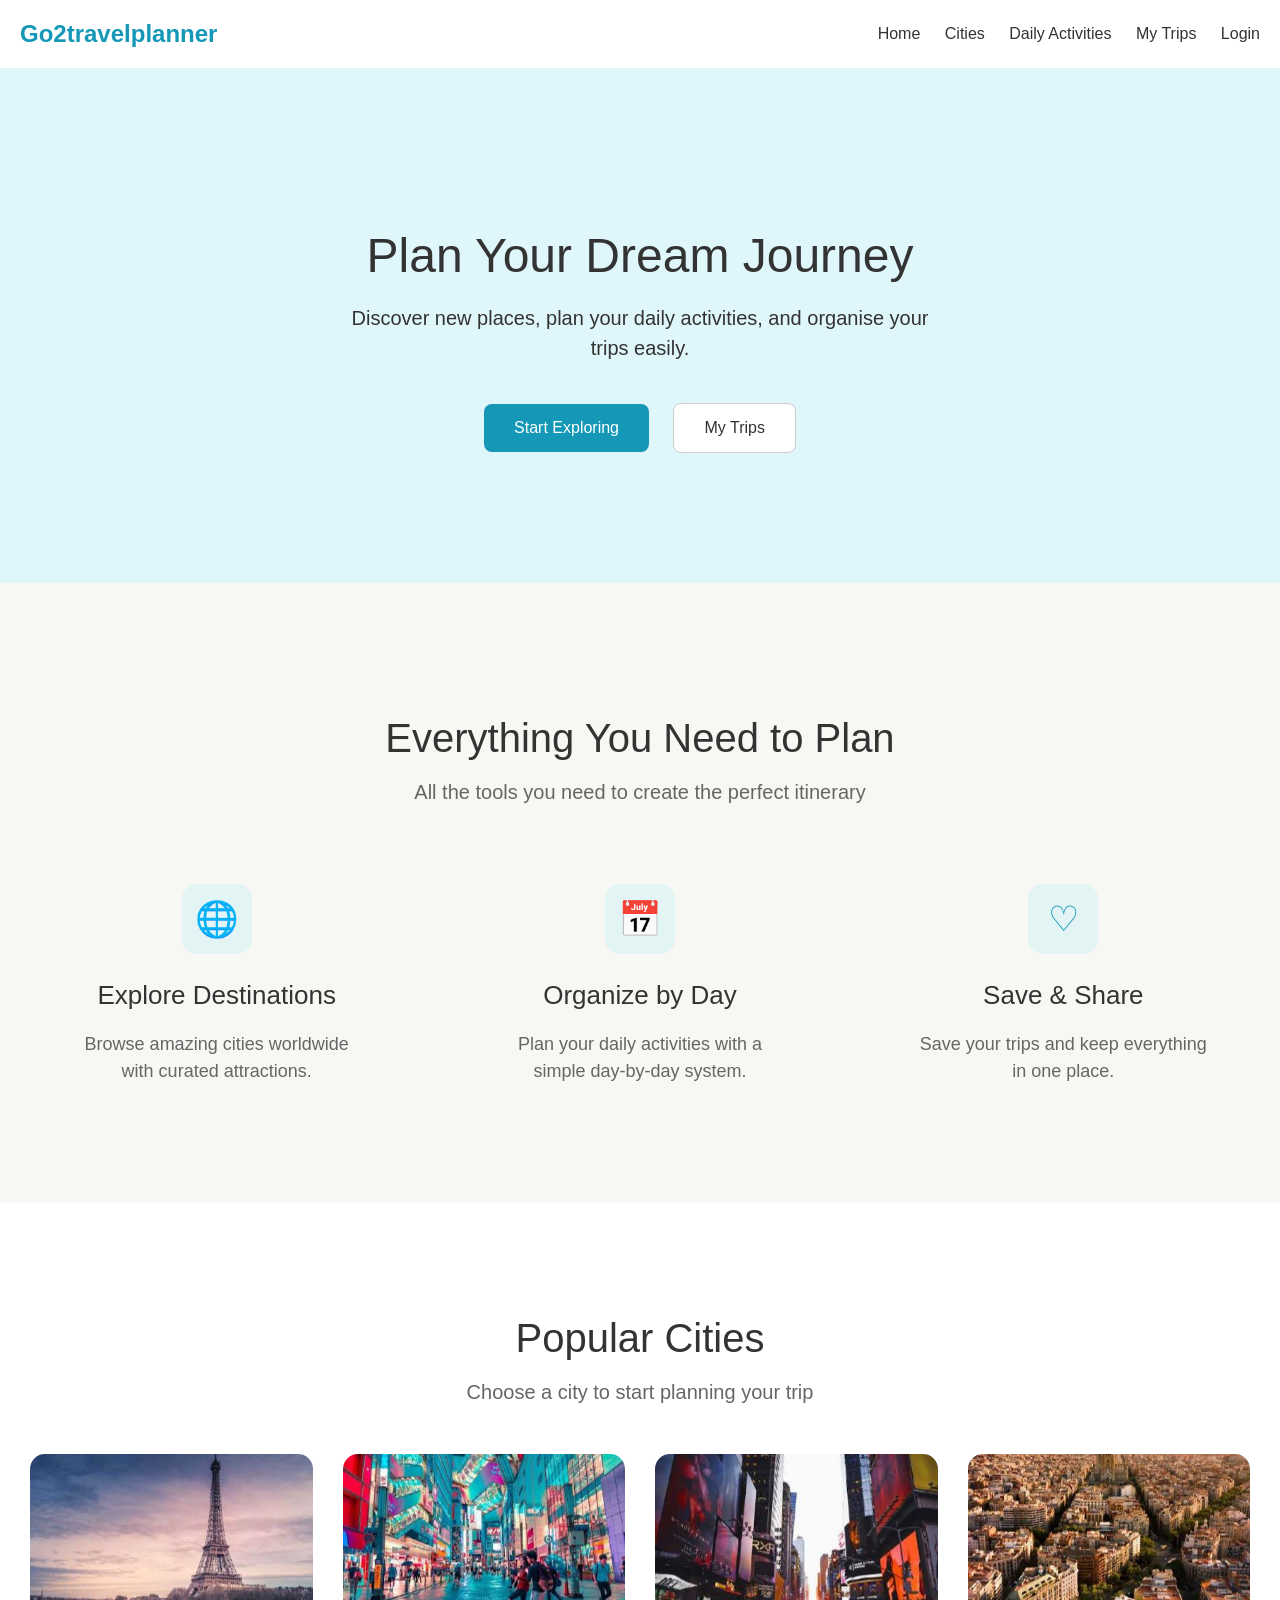
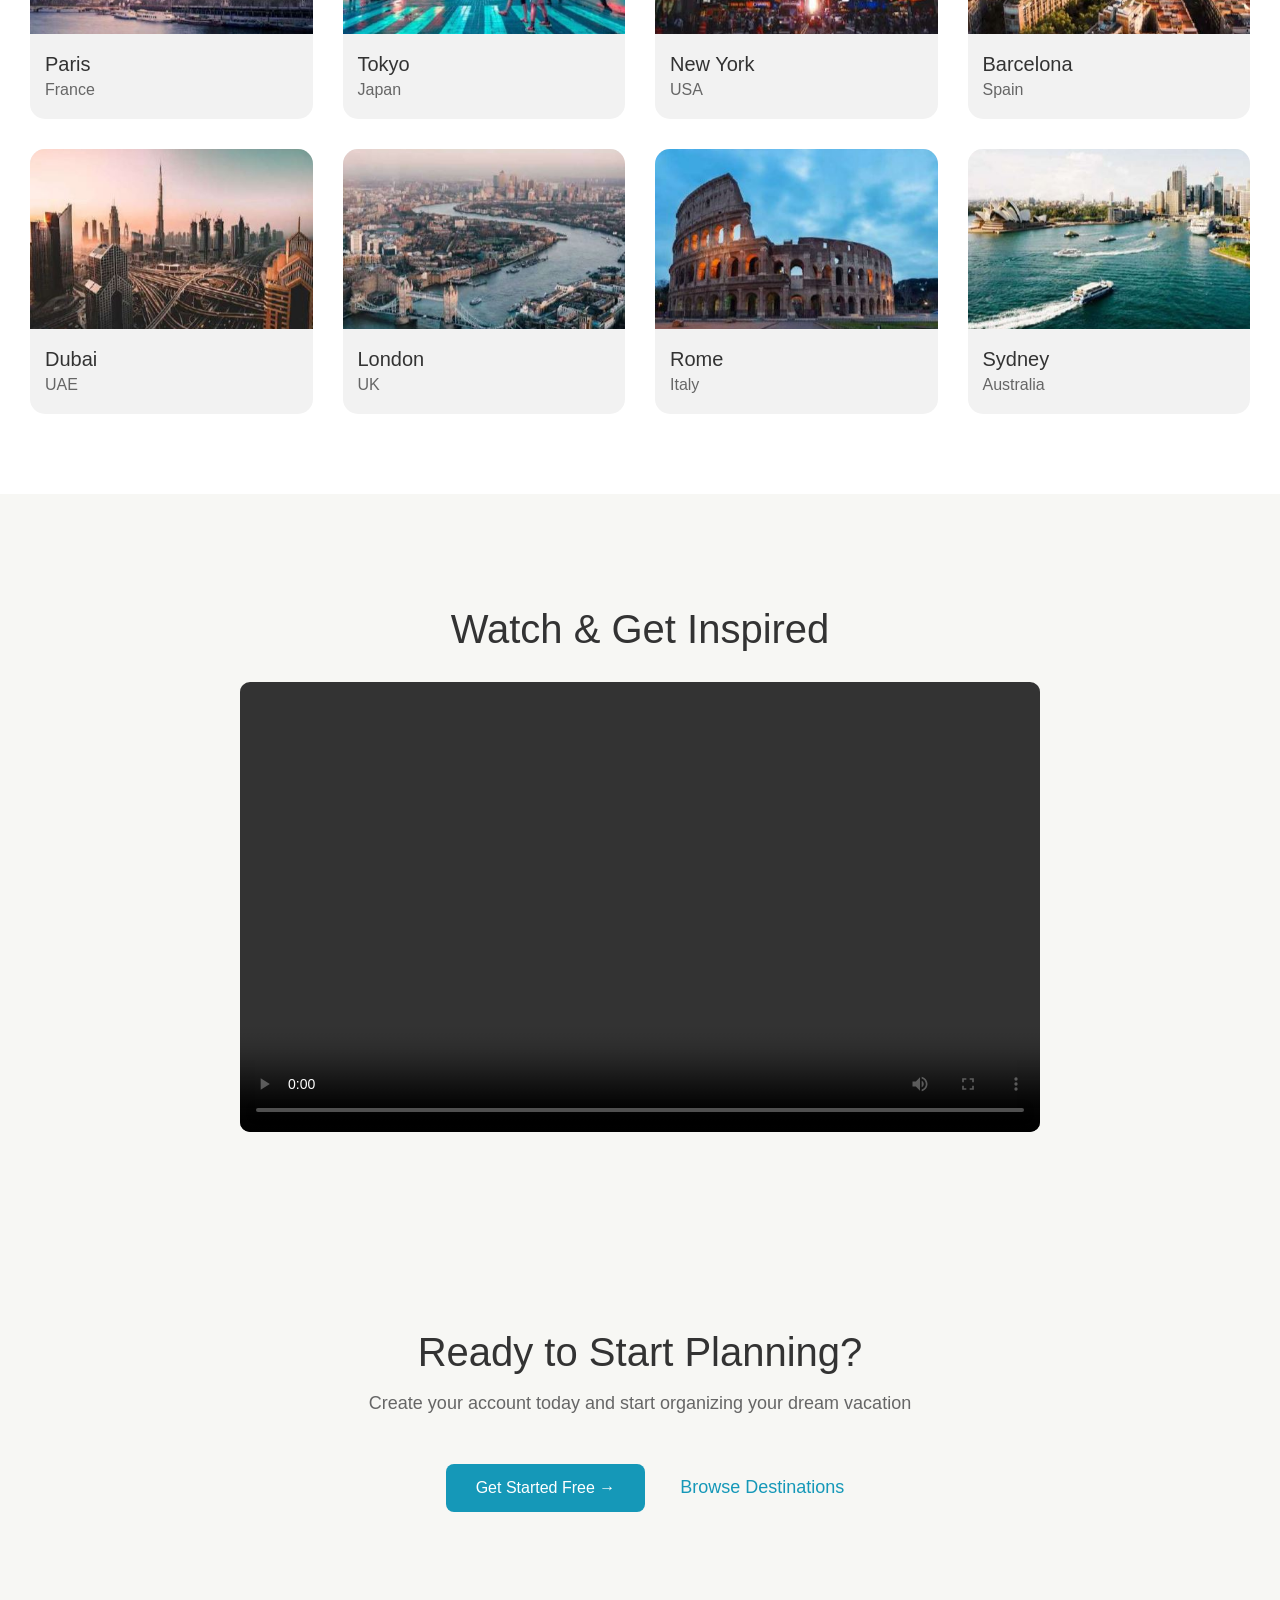
==== index.html @ bd3e2e7a "home button and logo clicking the logo or the home button takes the user to the top of the page agai" ====
<!DOCTYPE html>
<html lang="en">
<head>
  <meta charset="UTF-8">
  <meta name="viewport" content="width=device-width, initial-scale=1.0">
  <title>Go2travelplanner</title>
  <link rel="stylesheet" href="style.css">
</head>
<body id="top">

  <header>
    <h2><a href="#top">Go2travelplanner</a></h2>

    <nav>
      <a href="#top">Home</a>
      <a href="#">Cities</a>
      <a href="#">Daily Activities</a>
      <a href="#">My Trips</a>
      <a href="#">Login</a>
    </nav>
  </header>

  <main>

    <section class="hero">
      <h1>Plan Your Dream Journey</h1>

      <p>
        Discover new places, plan your daily activities,
        and organise your trips easily.
      </p>

      <div class="buttons">
        <a href="#" class="main-button">Start Exploring</a>
        <a href="#" class="second-button">My Trips</a>
      </div>
    </section>

    <section class="features">
      <h2>Everything You Need to Plan</h2>

      <p class="features-intro">
        All the tools you need to create the perfect itinerary
      </p>

      <div class="feature-boxes">

        <div class="feature">
          <div class="icon">🌐</div>
          <h3>Explore Destinations</h3>
          <p>Browse amazing cities worldwide with curated attractions.</p>
        </div>

        <div class="feature">
          <div class="icon">📅</div>
          <h3>Organize by Day</h3>
          <p>Plan your daily activities with a simple day-by-day system.</p>
        </div>

        <div class="feature">
          <div class="icon">♡</div>
          <h3>Save & Share</h3>
          <p>Save your trips and keep everything in one place.</p>
        </div>

      </div>
    </section>

    <section class="popular-cities">
      <h2>Popular Cities</h2>
      <p class="cities-intro">Choose a city to start planning your trip</p>

      <div class="city-grid">

        <div class="city-card">
          <img src="images/paris.jpg" alt="Paris">
          <h3>Paris</h3>
          <p>France</p>
        </div>

        <div class="city-card">
          <img src="images/tokyo.jpg" alt="Tokyo">
          <h3>Tokyo</h3>
          <p>Japan</p>
        </div>

        <div class="city-card">
          <img src="images/newyork.jpg" alt="New York">
          <h3>New York</h3>
          <p>USA</p>
        </div>

        <div class="city-card">
          <img src="images/barcelona.jpg" alt="Barcelona">
          <h3>Barcelona</h3>
          <p>Spain</p>
        </div>

        <div class="city-card">
          <img src="images/dubai.jpg" alt="Dubai">
          <h3>Dubai</h3>
          <p>UAE</p>
        </div>

        <div class="city-card">
          <img src="images/london.jpg" alt="London">
          <h3>London</h3>
          <p>UK</p>
        </div>

        <div class="city-card">
          <img src="images/rome.jpg" alt="Rome">
          <h3>Rome</h3>
          <p>Italy</p>
        </div>

        <div class="city-card">
          <img src="images/sydney.jpg" alt="Sydney">
          <h3>Sydney</h3>
          <p>Australia</p>
        </div>

      </div>
    </section>

    <section class="video-section">
      <h2>Watch & Get Inspired</h2>

      <div class="video-container">
        <video controls>
          <source src="videos/paris.mp4" type="video/mp4">
        </video>
      </div>
    </section>

    <section class="cta-section">
      <h2>Ready to Start Planning?</h2>

      <p>Create your account today and start organizing your dream vacation</p>

      <div class="cta-buttons">
        <a href="#" class="main-button">Get Started Free →</a>
        <a href="#" class="link-button">Browse Destinations</a>
      </div>
    </section>

  </main>

</body>
</html>
---- style.css ----
body {
  margin: 0;
  font-family: Arial, sans-serif;
  background-color: #dff6fb;
  color: #333;
}

/* Header */

header {
  background-color: white;
  padding: 20px;
  display: flex;
  justify-content: space-between;
  align-items: center;
  
  position: sticky;
  top: 0;
  z-index: 1000;
}

header h2 {
  color: #1598b8;
  margin: 0;
}

header h2 a {
  text-decoration: none;
  color: #1598b8;
}

/* Navigation */

nav a {
  text-decoration: none;
  color: #333;
  margin-left: 20px;
}

nav a:hover {
  color: #1598b8;
}

/* Hero section */

.hero {
  text-align: center;
  padding: 120px 20px;
}

.hero h1 {
  font-size: 48px;
  font-weight: normal;
  margin-bottom: 20px;
}

.hero p {
  font-size: 20px;
  max-width: 600px;
  margin: 0 auto;
  line-height: 1.5;
}

/* Buttons */

.buttons {
  margin-top: 30px;
}

.buttons a,
.cta-buttons .main-button {
  display: inline-block;
  text-decoration: none;
  padding: 15px 30px;
  border-radius: 8px;
  margin: 10px;
}

.main-button {
  background-color: #1598b8;
  color: white;
}

.second-button {
  background-color: white;
  color: #333;
  border: 1px solid #ccc;
}

/* Features section */

.features {
  background-color: #f7f7f4;
  text-align: center;
  padding: 100px 20px;
}

.features h2 {
  font-size: 40px;
  font-weight: normal;
  margin-bottom: 15px;
}

.features-intro {
  font-size: 20px;
  color: #666;
  margin-bottom: 80px;
}

.feature-boxes {
  display: flex;
  justify-content: space-around;
  gap: 30px;
  flex-wrap: wrap;
}

.feature {
  width: 300px;
}

.icon {
  width: 70px;
  height: 70px;
  background-color: #e3f4f5;
  color: #1598b8;
  font-size: 35px;
  margin: 0 auto 25px;
  border-radius: 15px;
  display: flex;
  align-items: center;
  justify-content: center;
}

.feature h3 {
  font-size: 26px;
  font-weight: normal;
  margin-bottom: 20px;
}

.feature p {
  font-size: 18px;
  color: #666;
  line-height: 1.5;
}

/* Popular Cities */

.popular-cities {
  background-color: white;
  padding: 80px 30px;
  text-align: center;
}

.popular-cities h2 {
  font-size: 40px;
  font-weight: normal;
  margin-bottom: 10px;
}

.cities-intro {
  font-size: 20px;
  color: #666;
  margin-bottom: 50px;
}

.city-grid {
  display: grid;
  grid-template-columns: repeat(4, 1fr);
  gap: 30px;
}

.city-card {
  background-color: #f2f2f2;
  border-radius: 15px;
  overflow: hidden;
  text-align: left;
  transition: transform 0.2s ease;
}

.city-card:hover {
  transform: scale(1.03);
}

.city-card img {
  width: 100%;
  height: 180px;
  object-fit: cover;
}

.city-card h3 {
  font-size: 20px;
  font-weight: normal;
  margin: 15px 15px 5px;
}

.city-card p {
  color: #666;
  margin: 0 15px 20px;
}

/* Video Section */

.video-section {
  background-color: #f7f7f4;
  text-align: center;
  padding: 80px 20px;
}

.video-section h2 {
  font-size: 40px;
  font-weight: normal;
  margin-bottom: 30px;
}

.video-container {
  max-width: 800px;
  margin: 0 auto;
}

.video-container video {
  width: 100%;
  height: 450px;
  border-radius: 10px;
  object-fit: cover;
}

/* CTA Section */

.cta-section {
  background-color: #f7f7f4;
  text-align: center;
  padding: 80px 20px;
}

.cta-section h2 {
  font-size: 40px;
  font-weight: normal;
  margin-bottom: 15px;
}

.cta-section p {
  font-size: 18px;
  color: #666;
  margin-bottom: 40px;
}

.cta-buttons {
  display: flex;
  justify-content: center;
  align-items: center;
  gap: 25px;
}

.link-button {
  text-decoration: none;
  color: #1598b8;
  font-size: 18px;
}

/* Tablet screens */

@media screen and (max-width: 900px) {
  header {
    flex-direction: column;
    text-align: center;
  }

  nav {
    margin-top: 15px;
  }

  nav a {
    display: inline-block;
    margin: 8px 10px;
  }

  .hero {
    padding: 90px 20px;
  }

  .hero h1 {
    font-size: 38px;
  }

  .hero p {
    font-size: 18px;
  }

  .city-grid {
    grid-template-columns: repeat(2, 1fr);
  }
}

/* Mobile screens */

@media screen and (max-width: 600px) {
  header {
    padding: 15px;
  }

  nav a {
    display: block;
    margin: 10px 0;
  }

  .hero {
    padding: 70px 20px;
  }

  .hero h1 {
    font-size: 32px;
  }

  .hero p {
    font-size: 16px;
  }

  .buttons a,
  .cta-buttons .main-button {
    display: block;
    width: 80%;
    margin: 10px auto;
  }

  .features {
    padding: 70px 20px;
  }

  .features h2,
  .popular-cities h2 {
    font-size: 30px;
  }

  .features-intro,
  .cities-intro {
    font-size: 16px;
    margin-bottom: 40px;
  }

  .feature {
    width: 100%;
  }

  .feature p {
    font-size: 16px;
  }

  .popular-cities {
    padding: 60px 20px;
  }

  .city-grid {
    grid-template-columns: 1fr;
  }

  .city-card img {
    height: 220px;
  }

  .video-container video {
    height: 250px;
  }

  .cta-buttons {
    flex-direction: column;
  }

  .link-button {
    margin-top: 10px;
  }
}
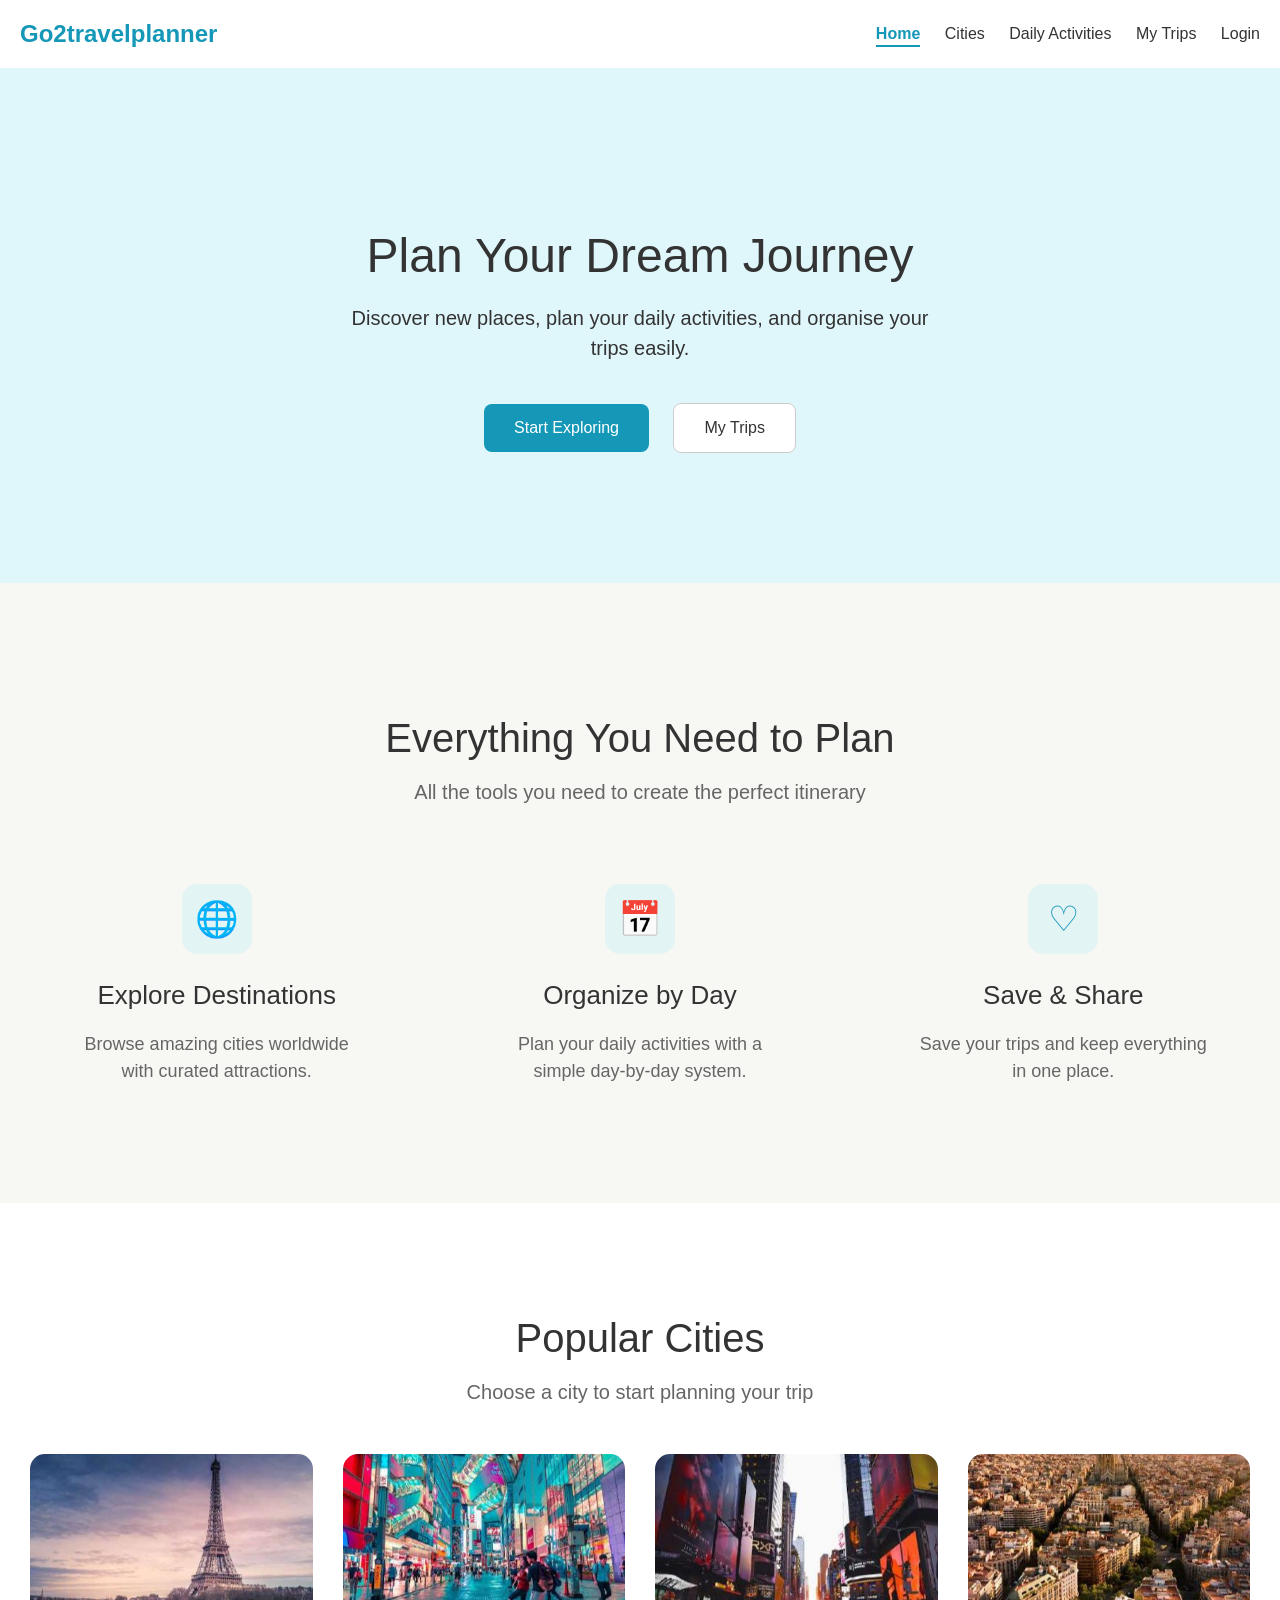
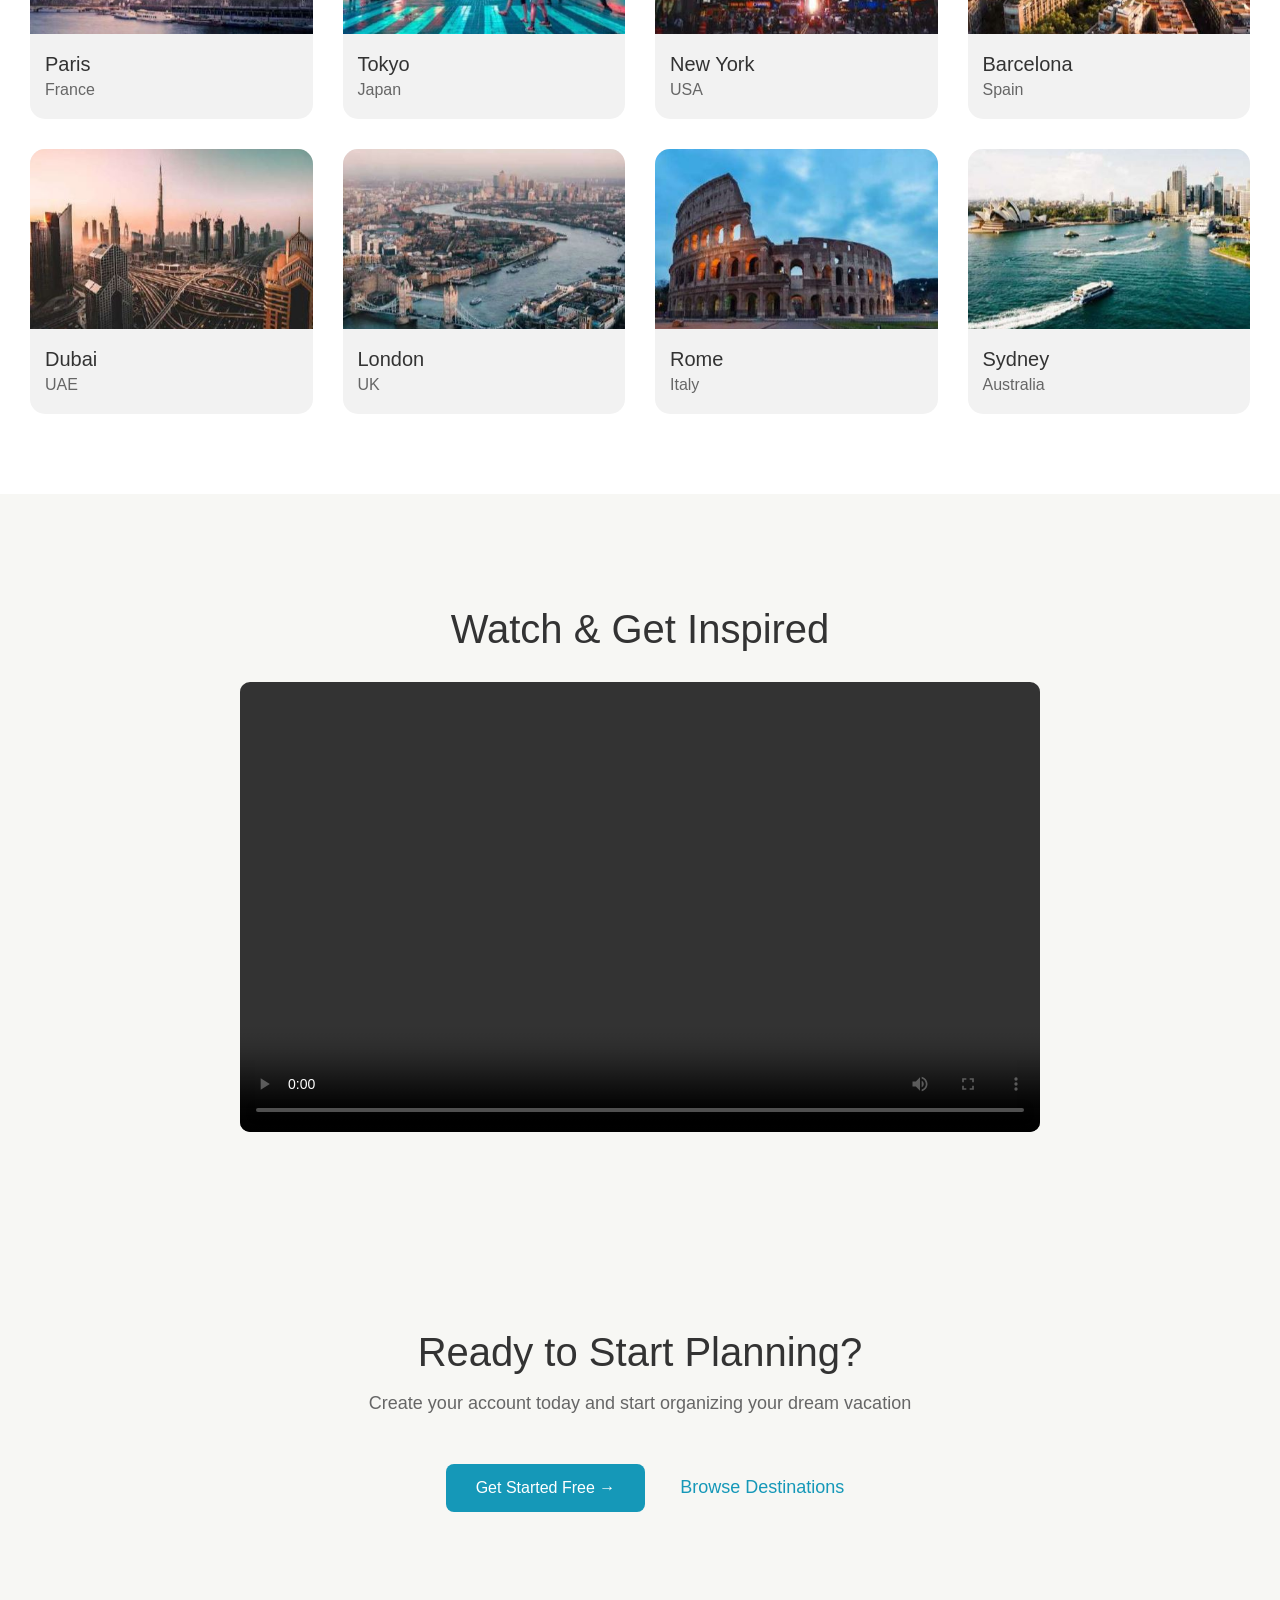
==== commit 713baffd: "highlighting the current page" ====
--- a/index.html
+++ b/index.html
@@ -6,14 +6,15 @@
   <title>Go2travelplanner</title>
   <link rel="stylesheet" href="style.css">
 </head>
+
 <body id="top">
 
   <header>
     <h2><a href="#top">Go2travelplanner</a></h2>
 
     <nav>
-      <a href="#top">Home</a>
-      <a href="#">Cities</a>
+      <a href="#top" class="active">Home</a>
+      <a href="cities.html">Cities</a>
       <a href="#">Daily Activities</a>
       <a href="#">My Trips</a>
       <a href="#">Login</a>
--- a/style.css
+++ b/style.css
@@ -41,6 +41,13 @@
   color: #1598b8;
 }
 
+nav a.active {
+  color: #1598b8;
+  font-weight: bold;
+  border-bottom: 2px solid #1598b8;
+  padding-bottom: 3px;
+}
+
 /* Hero section */
 
 .hero {
@@ -257,6 +264,40 @@
   font-size: 18px;
 }
 
+/* Map section Cities page */
+
+.map-section {
+  background-color: #f7f7f4;
+  text-align: center;
+  padding: 60px 20px;
+  min-height: calc(100vh - 80px);
+}
+
+.map-section h1 {
+  font-size: 36px;
+  font-weight: normal;
+  margin-bottom: 10px;
+}
+
+.map-section p {
+  color: #666;
+  font-size: 18px;
+  margin-bottom: 30px;
+}
+
+.google-map {
+  max-width: 1100px;
+  margin: 0 auto;
+  border-radius: 15px;
+  overflow: hidden;
+}
+
+.google-map iframe {
+  width: 100%;
+  height: 500px;
+  border: 0;
+}
+
 /* Tablet screens */
 
 @media screen and (max-width: 900px) {
@@ -368,4 +409,8 @@
   .link-button {
     margin-top: 10px;
   }
+  
+  .google-map iframe {
+  height: 350px;
+  }
 }
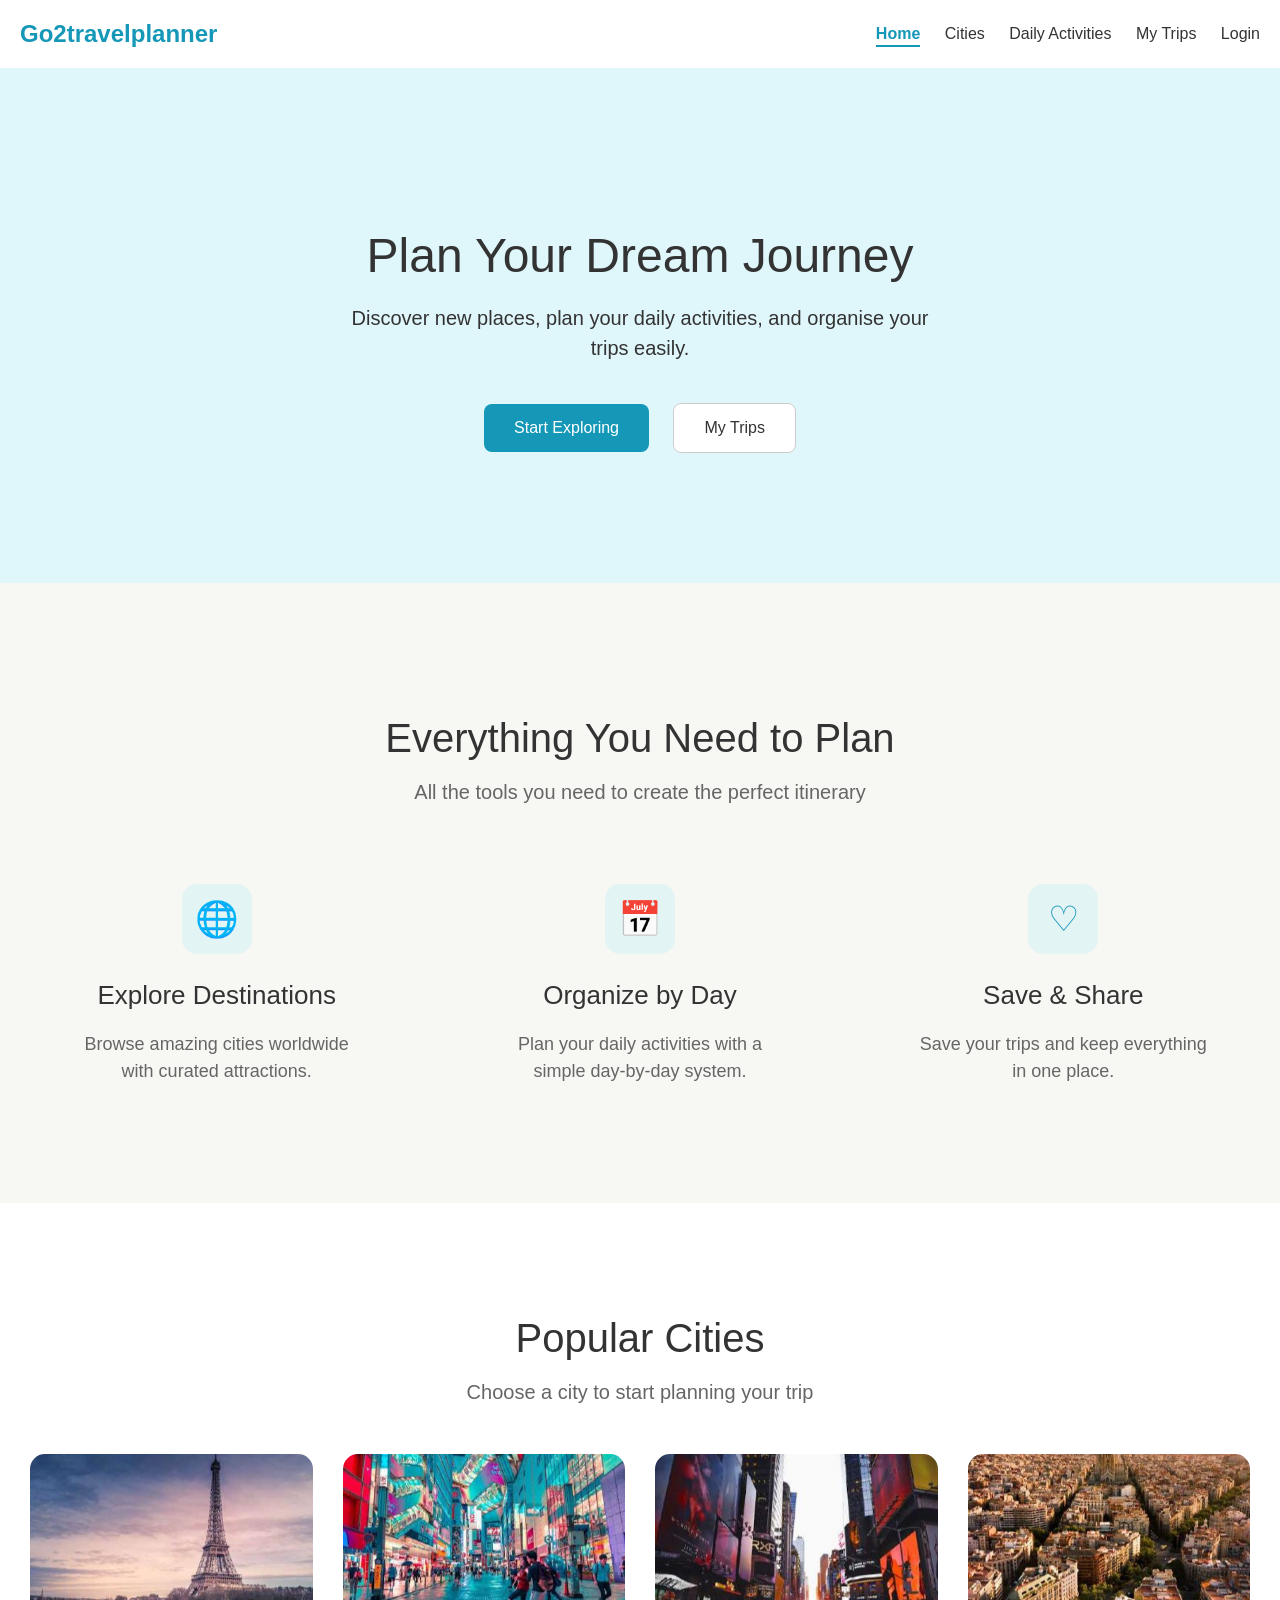
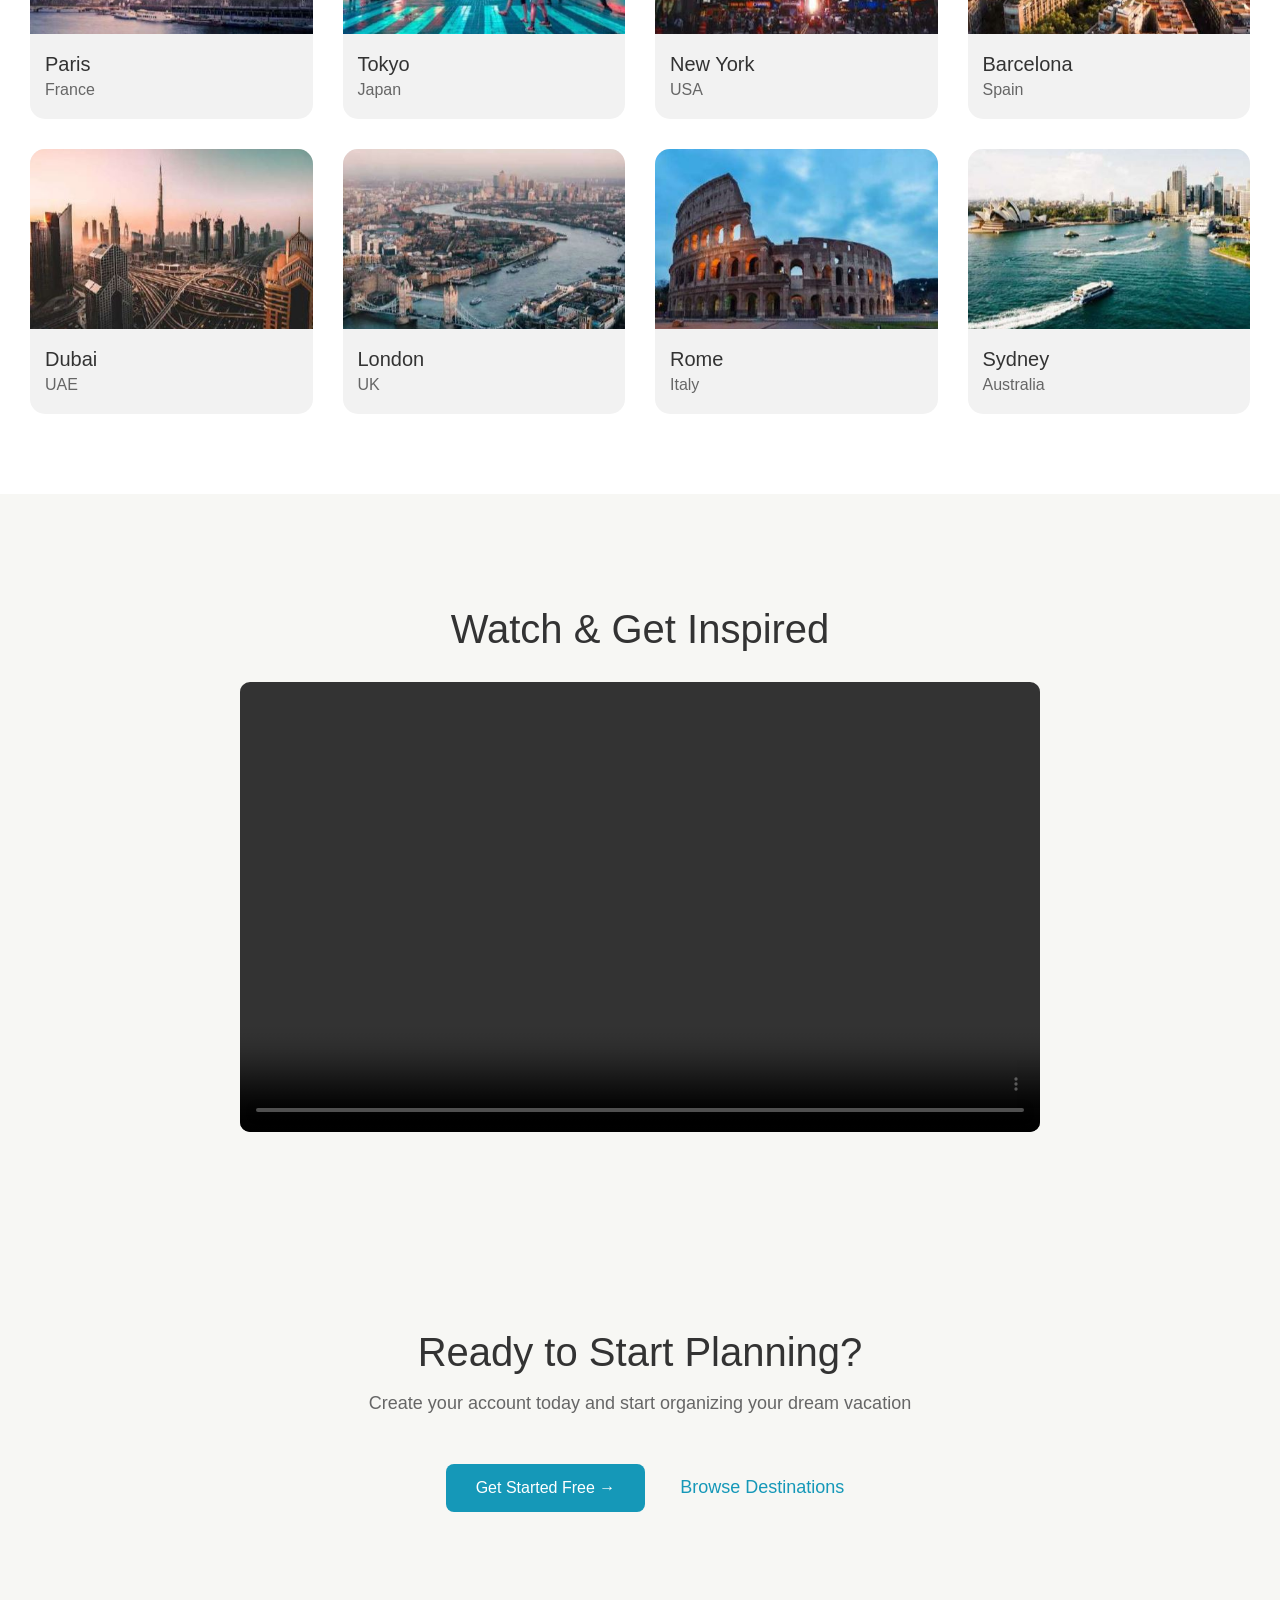
==== commit 2c70aa5a: "links to the coming soon page" ====
--- a/index.html
+++ b/index.html
@@ -3,7 +3,7 @@
 <head>
   <meta charset="UTF-8">
   <meta name="viewport" content="width=device-width, initial-scale=1.0">
-  <title>Go2travelplanner</title>
+  <title>Home</title>
   <link rel="stylesheet" href="style.css">
 </head>
 
@@ -15,7 +15,7 @@
     <nav>
       <a href="#top" class="active">Home</a>
       <a href="cities.html">Cities</a>
-      <a href="#">Daily Activities</a>
+      <a href="comingsoon.html">Daily Activities</a>
       <a href="#">My Trips</a>
       <a href="#">Login</a>
     </nav>
@@ -32,7 +32,7 @@
       </p>
 
       <div class="buttons">
-        <a href="#" class="main-button">Start Exploring</a>
+        <a href="cities.html" class="main-button">Start Exploring</a>
         <a href="#" class="second-button">My Trips</a>
       </div>
     </section>
@@ -72,55 +72,54 @@
       <p class="cities-intro">Choose a city to start planning your trip</p>
 
       <div class="city-grid">
-
-        <div class="city-card">
-          <img src="images/paris.jpg" alt="Paris">
-          <h3>Paris</h3>
-          <p>France</p>
-        </div>
-
-        <div class="city-card">
-          <img src="images/tokyo.jpg" alt="Tokyo">
-          <h3>Tokyo</h3>
-          <p>Japan</p>
-        </div>
-
-        <div class="city-card">
-          <img src="images/newyork.jpg" alt="New York">
-          <h3>New York</h3>
-          <p>USA</p>
-        </div>
-
-        <div class="city-card">
-          <img src="images/barcelona.jpg" alt="Barcelona">
-          <h3>Barcelona</h3>
-          <p>Spain</p>
-        </div>
-
-        <div class="city-card">
-          <img src="images/dubai.jpg" alt="Dubai">
-          <h3>Dubai</h3>
-          <p>UAE</p>
-        </div>
-
-        <div class="city-card">
-          <img src="images/london.jpg" alt="London">
-          <h3>London</h3>
-          <p>UK</p>
-        </div>
-
-        <div class="city-card">
-          <img src="images/rome.jpg" alt="Rome">
-          <h3>Rome</h3>
-          <p>Italy</p>
-        </div>
-
-        <div class="city-card">
-          <img src="images/sydney.jpg" alt="Sydney">
-          <h3>Sydney</h3>
-          <p>Australia</p>
-        </div>
-
+	  
+		  <a href="comingsoon.html" class="city-card city-link">
+			  <img src="images/paris.jpg" alt="Paris">
+			  <h3>Paris</h3>
+			  <p>France</p>
+		  </a>
+		  
+		  <a href="comingsoon.html" class="city-card city-link">
+			  <img src="images/tokyo.jpg" alt="Tokyo">
+			  <h3>Tokyo</h3>
+			  <p>Japan</p>
+		  </a>
+		  
+		  <a href="comingsoon.html" class="city-card city-link">
+			  <img src="images/newyork.jpg" alt="New York">
+			  <h3>New York</h3>
+			  <p>USA</p>
+		  </a>
+		  
+		  <a href="comingsoon.html" class="city-card city-link">
+			  <img src="images/barcelona.jpg" alt="Barcelona">
+			  <h3>Barcelona</h3>
+			  <p>Spain</p>
+		  </a>
+		  
+		  <a href="comingsoon.html" class="city-card city-link">
+			  <img src="images/dubai.jpg" alt="Dubai">
+			  <h3>Dubai</h3>
+			  <p>UAE</p>
+		  </a>
+		  
+		  <a href="comingsoon.html" class="city-card city-link">
+			  <img src="images/london.jpg" alt="London">
+			  <h3>London</h3>
+			  <p>UK</p>
+		  </a>
+		  
+		  <a href="comingsoon.html" class="city-card city-link">
+			  <img src="images/rome.jpg" alt="Rome">
+			  <h3>Rome</h3>
+			  <p>Italy</p>
+		  </a>
+		  
+		  <a href="comingsoon.html" class="city-card city-link">
+			  <img src="images/sydney.jpg" alt="Sydney">
+			  <h3>Sydney</h3>
+			  <p>Australia</p>
+		  </a>
       </div>
     </section>
 
@@ -141,7 +140,7 @@
 
       <div class="cta-buttons">
         <a href="#" class="main-button">Get Started Free →</a>
-        <a href="#" class="link-button">Browse Destinations</a>
+        <a href="cities.html" class="link-button">Browse Destinations</a>
       </div>
     </section>
 
--- a/style.css
+++ b/style.css
@@ -74,21 +74,22 @@
   margin-top: 30px;
 }
 
-.buttons a,
-.cta-buttons .main-button {
+.main-button {
   display: inline-block;
   text-decoration: none;
   padding: 15px 30px;
   border-radius: 8px;
   margin: 10px;
-}
-
-.main-button {
   background-color: #1598b8;
   color: white;
 }
 
 .second-button {
+  display: inline-block;
+  text-decoration: none;
+  padding: 15px 30px;
+  border-radius: 8px;
+  margin: 10px;
   background-color: white;
   color: #333;
   border: 1px solid #ccc;
@@ -205,6 +206,12 @@
   margin: 0 15px 20px;
 }
 
+.city-link {
+  text-decoration: none;
+  color: inherit;
+  display: block;
+}
+
 /* Video Section */
 
 .video-section {
@@ -298,6 +305,27 @@
   border: 0;
 }
 
+/* Coming soon page */
+
+.coming-soon {
+  text-align: center;
+  padding: 150px 20px;
+  background-color: #dff6fb;
+  min-height: calc(100vh - 80px);
+}
+
+.coming-soon h1 {
+  font-size: 50px;
+  font-weight: normal;
+  margin-bottom: 20px;
+}
+
+.coming-soon p {
+  font-size: 20px;
+  color: #666;
+  margin-bottom: 40px;
+}
+
 /* Tablet screens */
 
 @media screen and (max-width: 900px) {
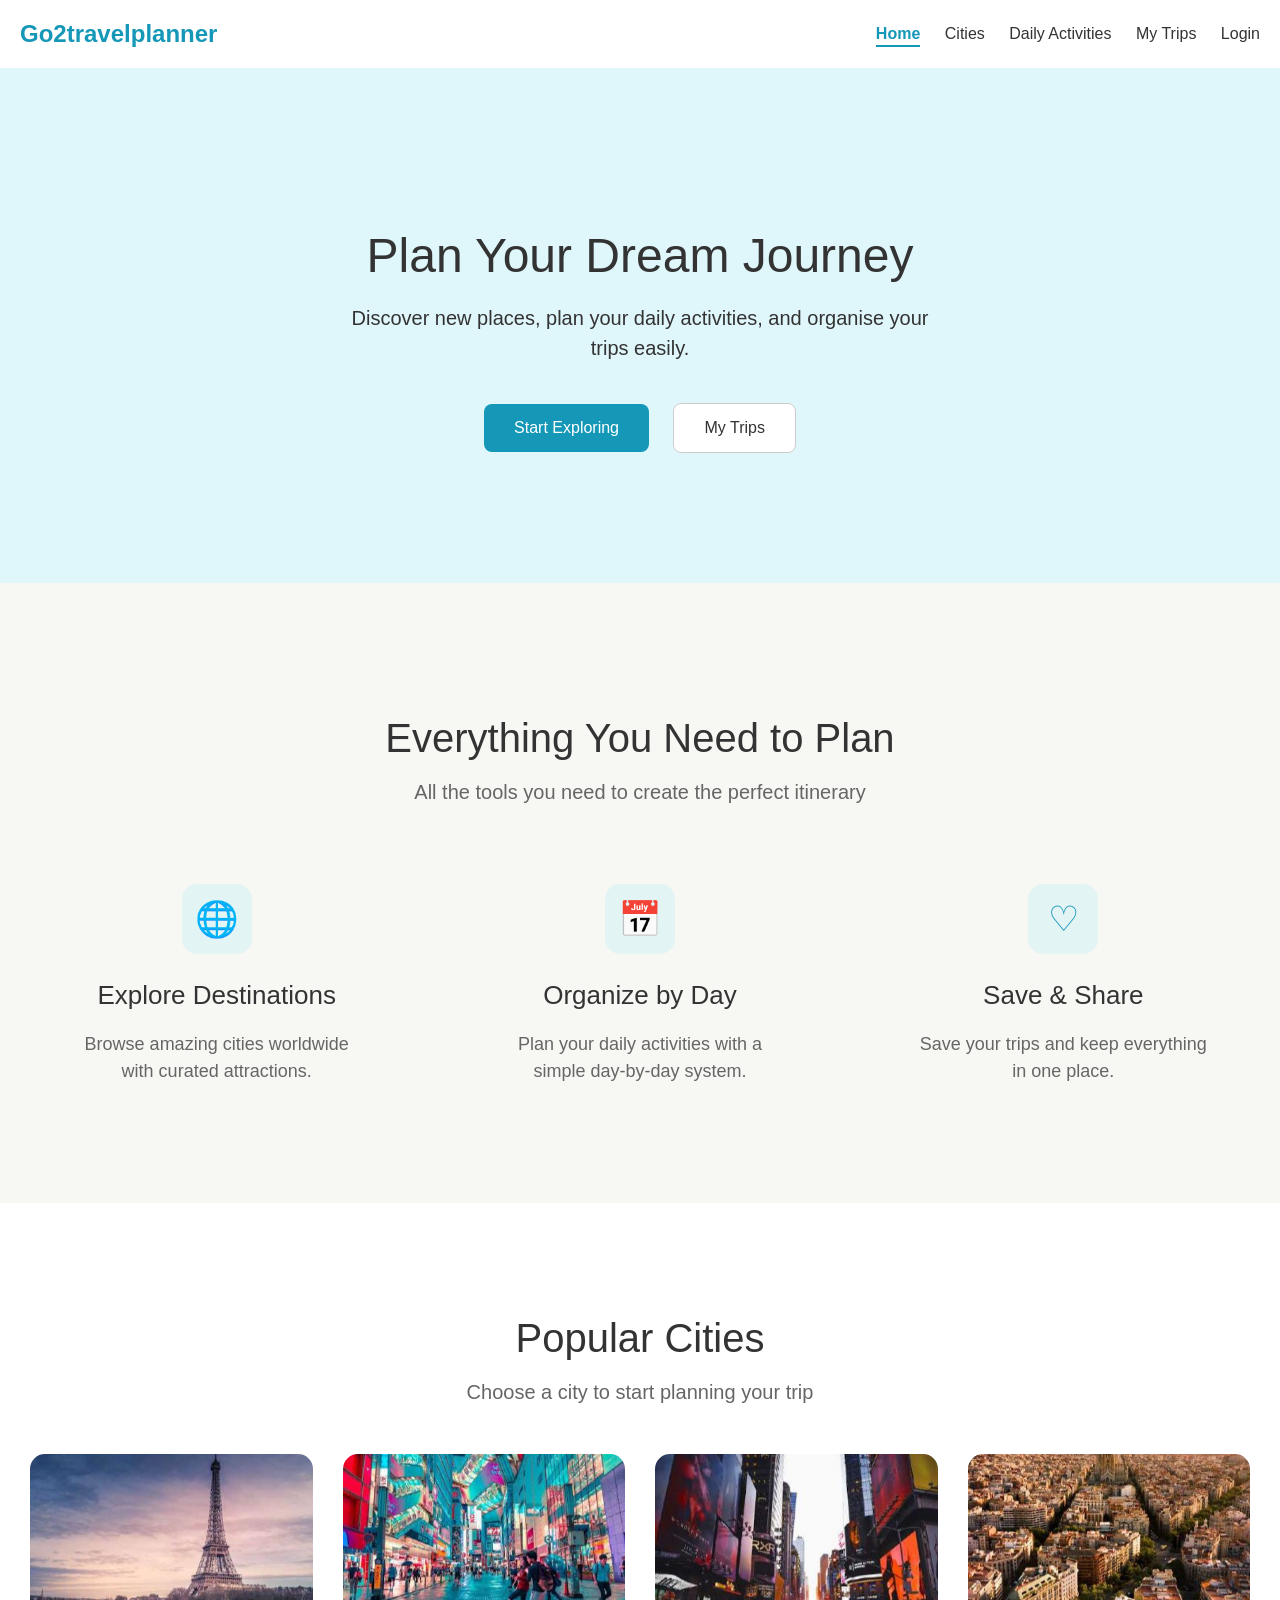
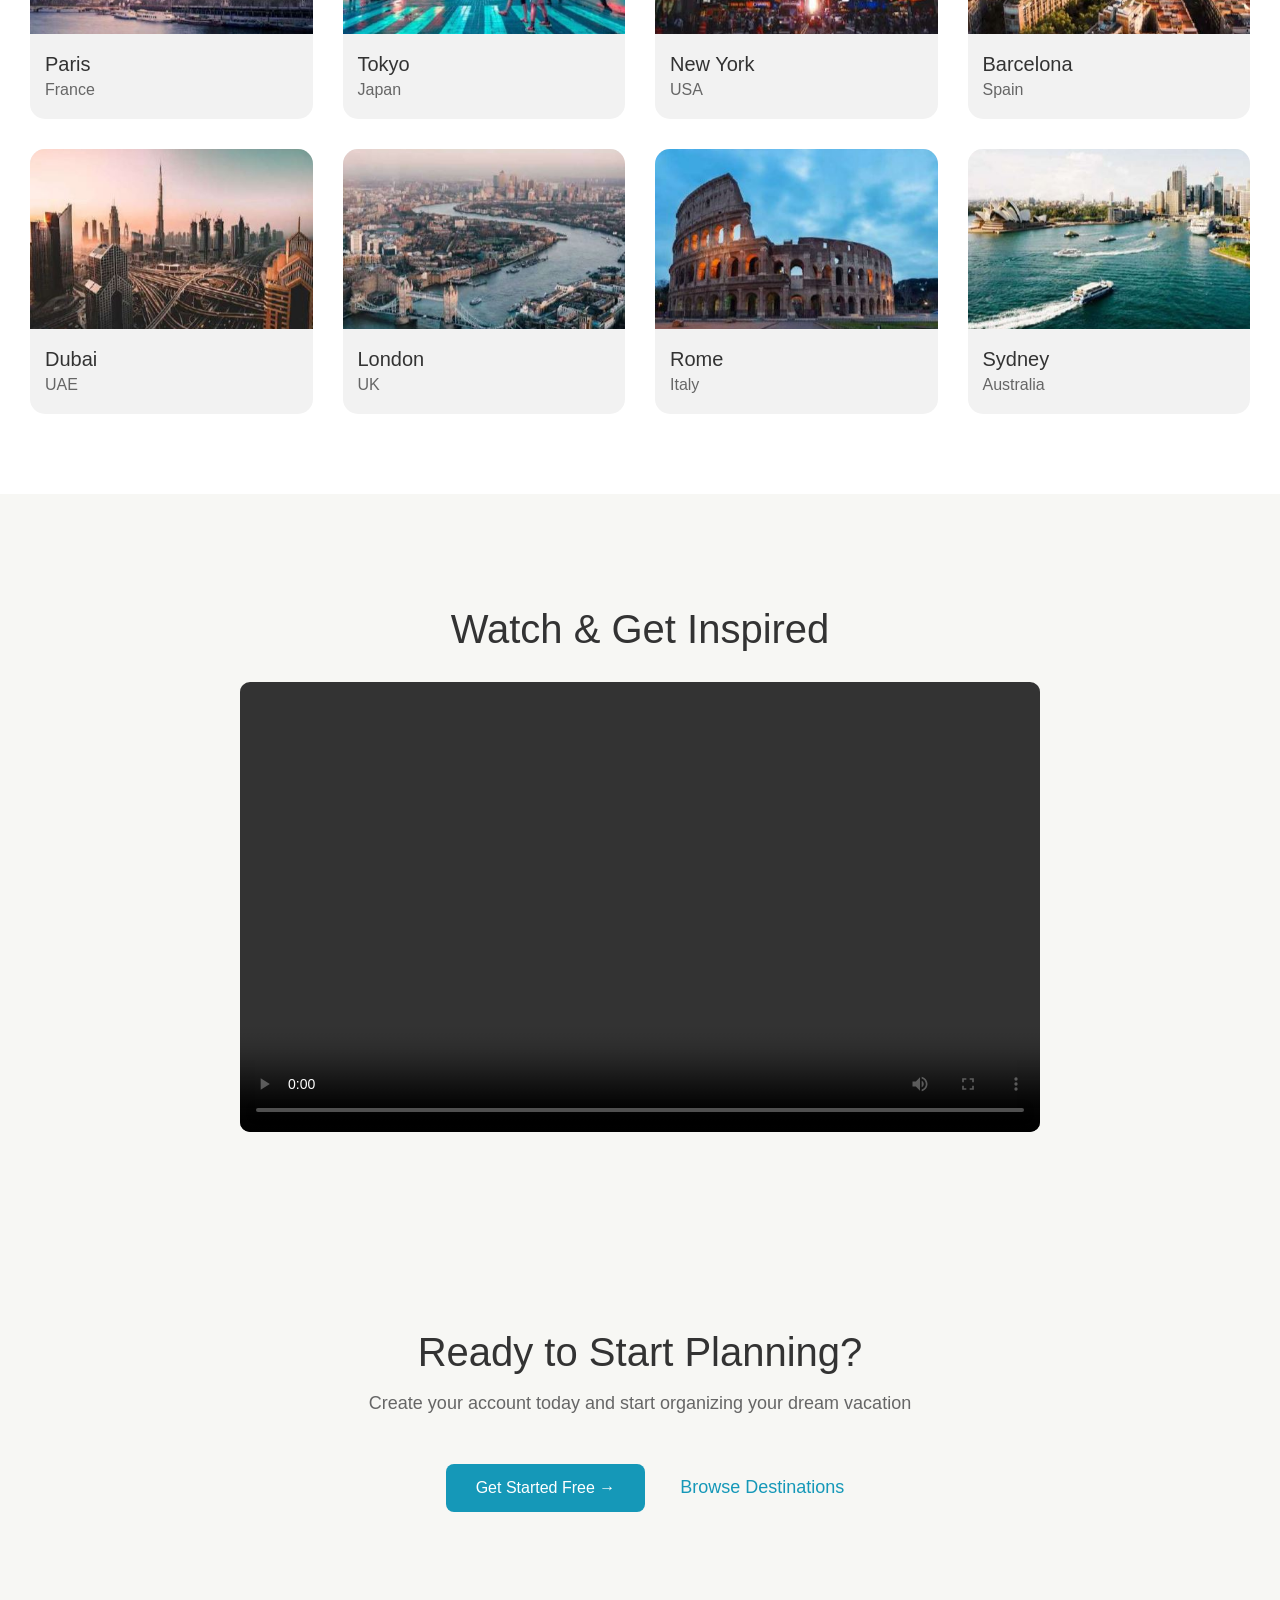
==== commit 536ad0ef: "My trips page added with correct links to the page." ====
--- a/index.html
+++ b/index.html
@@ -16,7 +16,7 @@
       <a href="#top" class="active">Home</a>
       <a href="cities.html">Cities</a>
       <a href="comingsoon.html">Daily Activities</a>
-      <a href="#">My Trips</a>
+      <a href="trips.html">My Trips</a>
       <a href="#">Login</a>
     </nav>
   </header>
--- a/style.css
+++ b/style.css
@@ -326,6 +326,41 @@
   margin-bottom: 40px;
 }
 
+/* Trips page */
+
+.trips-section {
+  padding: 80px 20px;
+  max-width: 1000px;
+  margin: 0 auto;
+}
+
+.trips-section h1 {
+  font-size: 36px;
+  font-weight: normal;
+  margin-bottom: 10px;
+}
+
+.trips-intro {
+  color: #666;
+  margin-bottom: 40px;
+}
+
+.trips-box {
+  background-color: #dff6fb;
+  padding: 60px 20px;
+  border-radius: 15px;
+  text-align: center;
+}
+
+.no-trips {
+  font-size: 18px;
+  margin-bottom: 10px;
+}
+
+body.trips-page {
+  background-color: #dff6fb;
+}
+
 /* Tablet screens */
 
 @media screen and (max-width: 900px) {
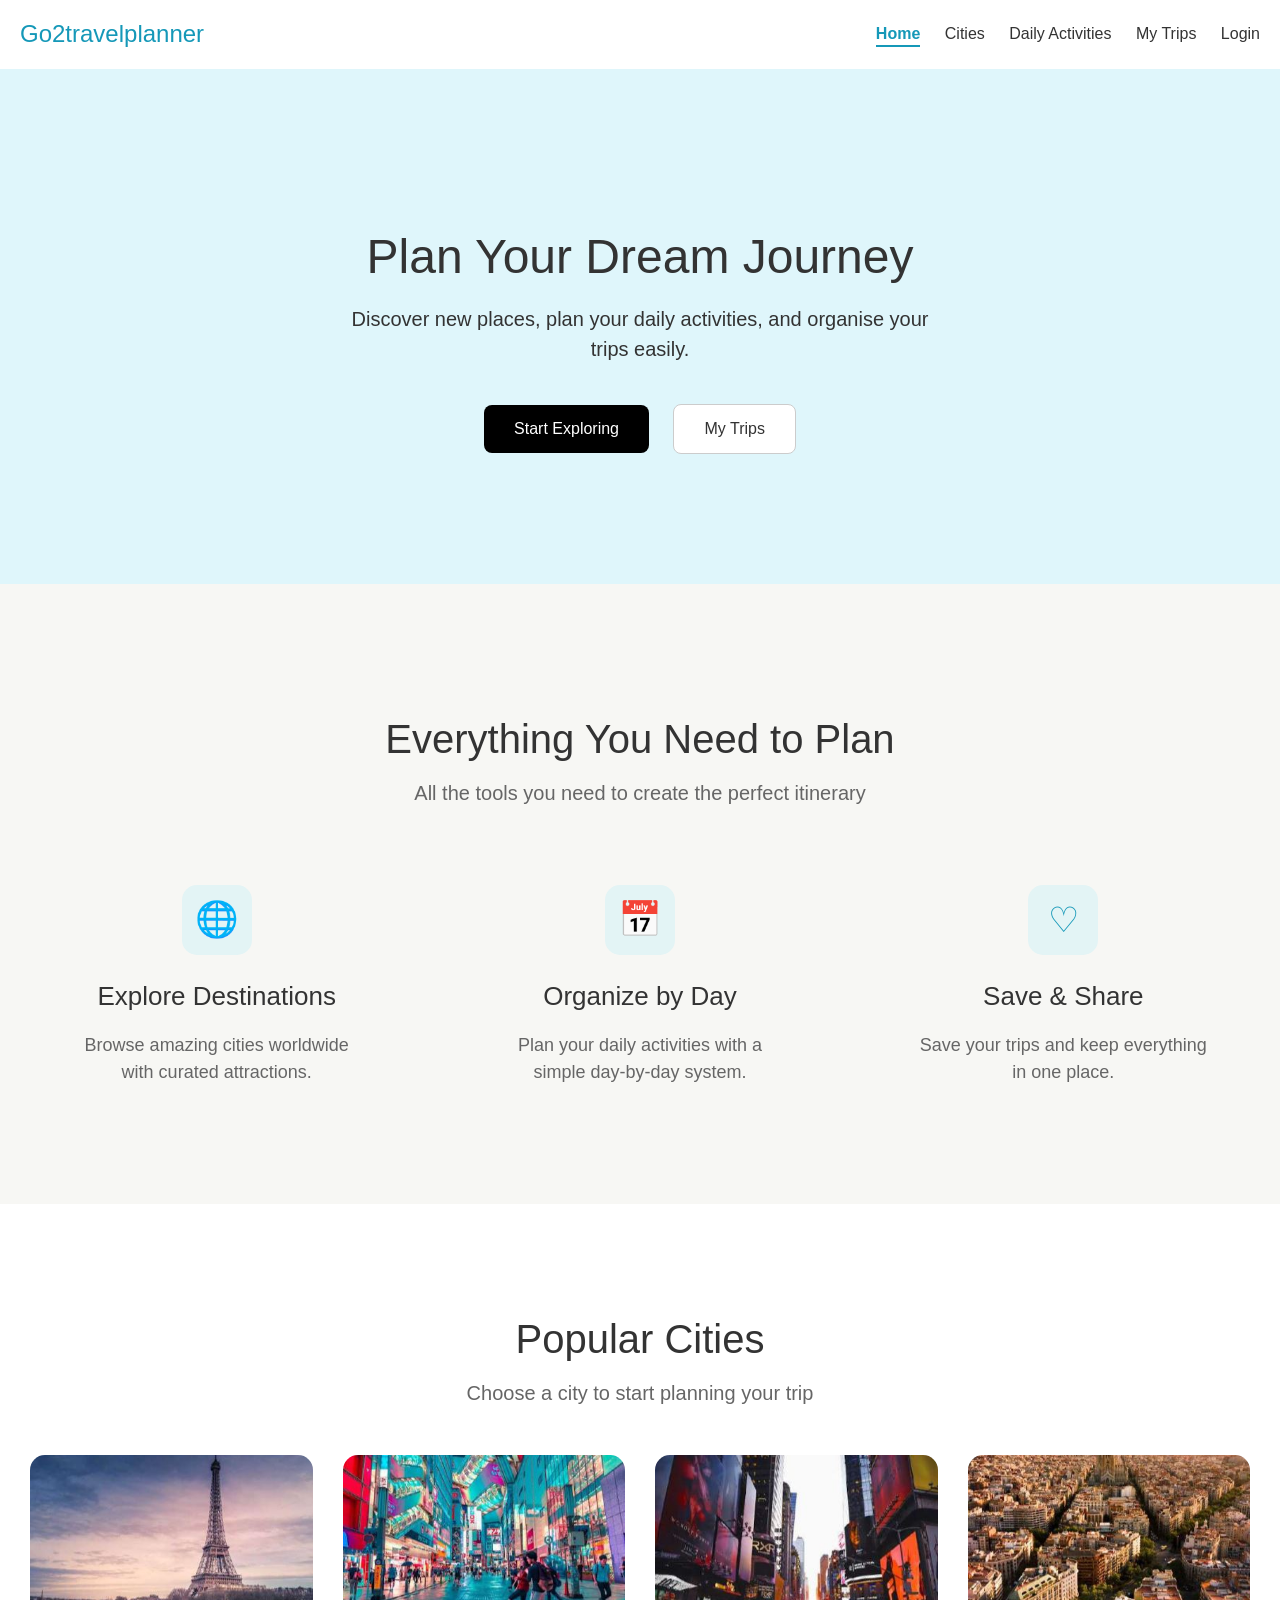
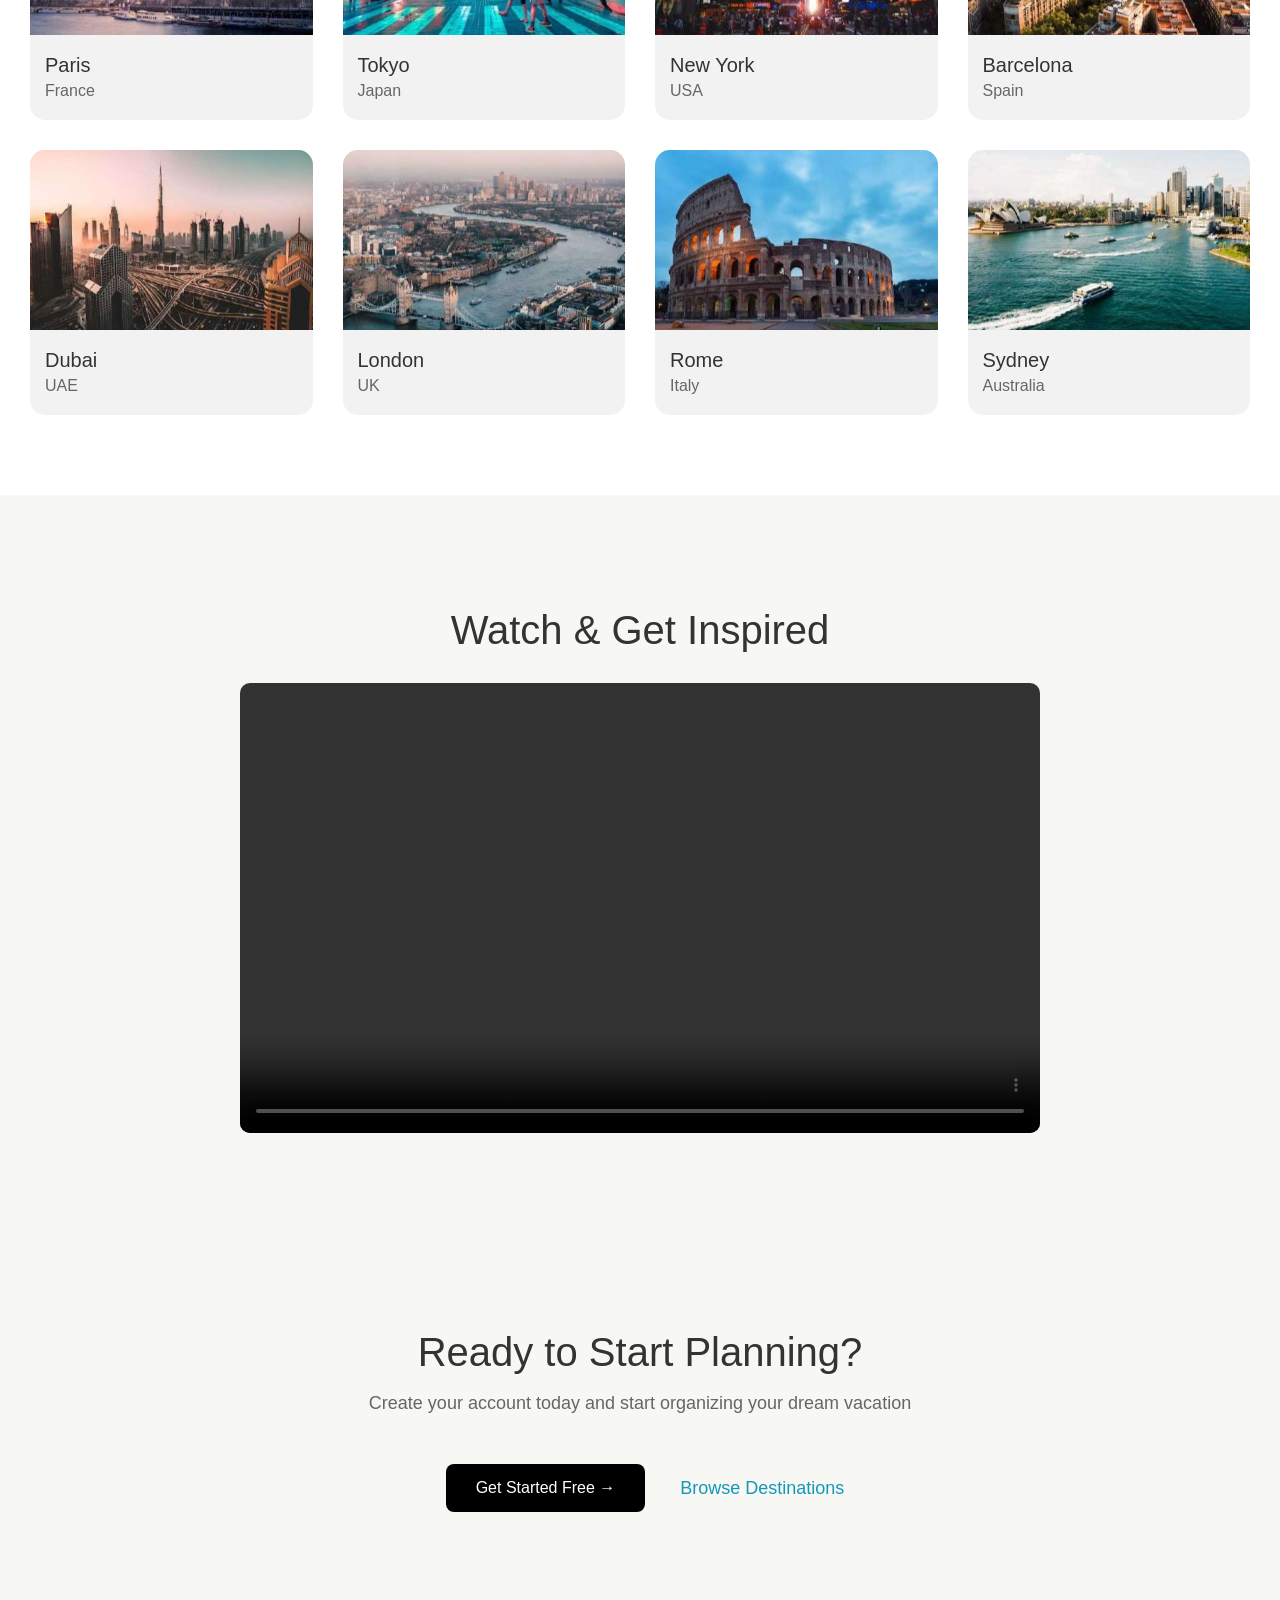
==== commit f05447ed: "sign in/up pages added from bootstrap minor changes to the bootstrap version (only design)" ====
--- a/index.html
+++ b/index.html
@@ -17,7 +17,7 @@
       <a href="cities.html">Cities</a>
       <a href="comingsoon.html">Daily Activities</a>
       <a href="trips.html">My Trips</a>
-      <a href="#">Login</a>
+      <a href="login.html">Login</a>
     </nav>
   </header>
 
@@ -33,7 +33,7 @@
 
       <div class="buttons">
         <a href="cities.html" class="main-button">Start Exploring</a>
-        <a href="#" class="second-button">My Trips</a>
+        <a href="trips.html" class="second-button">My Trips</a>
       </div>
     </section>
 
--- a/style.css
+++ b/style.css
@@ -22,11 +22,15 @@
 header h2 {
   color: #1598b8;
   margin: 0;
+  font-size: 24px;
+  font-weight: normal;
+  line-height: 1.2;
 }
 
 header h2 a {
   text-decoration: none;
   color: #1598b8;
+  font-size: 24px;
 }
 
 /* Navigation */
@@ -80,7 +84,7 @@
   padding: 15px 30px;
   border-radius: 8px;
   margin: 10px;
-  background-color: #1598b8;
+  background-color: black;
   color: white;
 }
 
@@ -332,6 +336,8 @@
   padding: 80px 20px;
   max-width: 1000px;
   margin: 0 auto;
+  min-height: calc(100vh - 80px);
+  text-align: center;
 }
 
 .trips-section h1 {
@@ -346,7 +352,7 @@
 }
 
 .trips-box {
-  background-color: #dff6fb;
+  background-color: white;
   padding: 60px 20px;
   border-radius: 15px;
   text-align: center;
@@ -359,6 +365,22 @@
 
 body.trips-page {
   background-color: #dff6fb;
+}
+
+/* Login page (Bootstrap 5.3.3) */
+
+body.login-page {
+  background-color: #dff6fb;
+}
+
+.login-section {
+  padding: 60px 20px;
+}
+
+.login-section .col-md-5 {
+  background-color: white;
+  padding: 30px;
+  border-radius: 15px;
 }
 
 /* Tablet screens */
